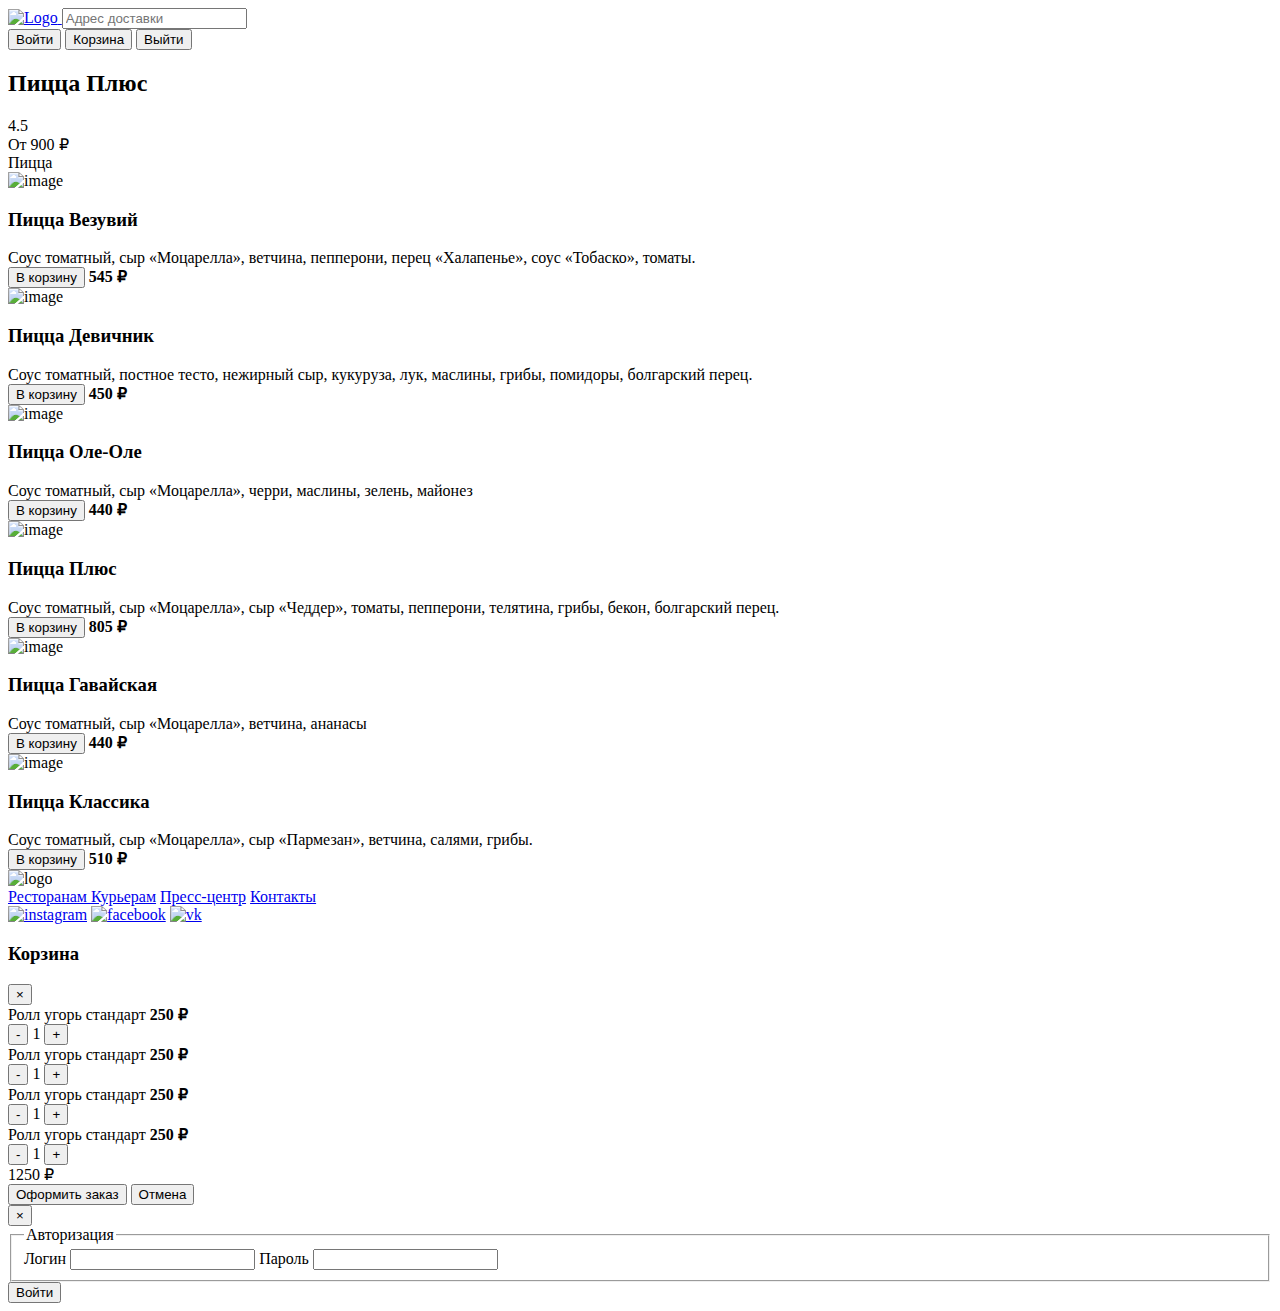
==== restaurant.html @ f7ccb034 "Added base files" ====
<!DOCTYPE html>
<html lang="ru">

<head>
	<meta charset="UTF-8" />
	<meta name="viewport" content="width=device-width, initial-scale=1.0" />
	<title>PizzaBurger — доставка еды на дом</title>
	<link href="https://fonts.googleapis.com/css?family=Roboto:400,700&display=swap&subset=cyrillic" rel="stylesheet" />
	<link rel="stylesheet" href="css/normalize.css" />
	<link rel="stylesheet" href="css/style.css" />
</head>

<body>
	<div class="container">
		<header class="header">
			<a href="index.html" class="logo">
				<img src="img/icon/logo.svg" alt="Logo" />
			</a>
			<label class="address">
				<input type="text" class="input input-address" placeholder="Адрес доставки" />
			</label>
			<div class="buttons">
				<span class="user-name"></span>
				<button class="button button-primary button-auth">
					<span class="button-auth-svg"></span>
					<span class="button-text">Войти</span>
				</button>
				<button class="button button-cart" id="cart-button">
					<span class="button-cart-svg"></span>
					<span class="button-text">Корзина</span>
				</button>
				<button class="button button-primary button-out">
					<span class="button-text">Выйти</span>
					<span class="button-out-svg"></span>
				</button>
			</div>
		</header>
	</div>
	<!-- /.container  -->

	<main class="main">
		<div class="container">
			<section class="menu">
				<div class="section-heading">
					<h2 class="section-title restaurant-title">Пицца Плюс</h2>
					<div class="card-info">
						<div class="rating">
							4.5
						</div>
						<div class="price">От 900 ₽</div>
						<div class="category">Пицца</div>
					</div>
					<!-- /.card-info -->
				</div>
				<div class="cards cards-menu">
					<div class="card">
						<img src="img/pizza-plus/pizza-vesuvius.jpg" alt="image" class="card-image" />
						<div class="card-text">
							<div class="card-heading">
								<h3 class="card-title card-title-reg">Пицца Везувий</h3>
							</div>
							<!-- /.card-heading -->
							<div class="card-info">
								<div class="ingredients">Соус томатный, сыр «Моцарелла», ветчина, пепперони, перец
									«Халапенье», соус «Тобаско», томаты.
								</div>
							</div>
							<!-- /.card-info -->
							<div class="card-buttons">
								<button class="button button-primary button-add-cart">
									<span class="button-card-text">В корзину</span>
									<span class="button-cart-svg"></span>
								</button>
								<strong class="card-price-bold">545 ₽</strong>
							</div>
						</div>
						<!-- /.card-text -->
					</div>
					<!-- /.card -->

					<div class="card">
						<img src="img/pizza-plus/pizza-girls.jpg" alt="image" class="card-image" />
						<div class="card-text">
							<div class="card-heading">
								<h3 class="card-title card-title-reg">Пицца Девичник</h3>
							</div>
							<!-- /.card-heading -->
							<div class="card-info">
								<div class="ingredients">Соус томатный, постное тесто, нежирный сыр, кукуруза, лук,
									маслины,
									грибы, помидоры, болгарский перец.
								</div>
							</div>
							<!-- /.card-info -->
							<div class="card-buttons">
								<button class="button button-primary button-add-cart">
									<span class="button-card-text">В корзину</span>
									<span class="button-cart-svg"></span>
								</button>
								<strong class="card-price-bold">450 ₽</strong>
							</div>
						</div>
						<!-- /.card-text -->
					</div>
					<!-- /.card -->

					<div class="card">
						<img src="img/pizza-plus/pizza-oleole.jpg" alt="image" class="card-image" />
						<div class="card-text">
							<div class="card-heading">
								<h3 class="card-title card-title-reg">Пицца Оле-Оле</h3>
							</div>
							<!-- /.card-heading -->
							<div class="card-info">
								<div class="ingredients">Соус томатный, сыр «Моцарелла», черри, маслины, зелень, майонез
								</div>
							</div>
							<!-- /.card-info -->
							<div class="card-buttons">
								<button class="button button-primary button-add-cart">
									<span class="button-card-text">В корзину</span>
									<span class="button-cart-svg"></span>
								</button>
								<strong class="card-price-bold">440 ₽</strong>
							</div>
						</div>
						<!-- /.card-text -->
					</div>
					<!-- /.card -->

					<div class="card">
						<img src="img/pizza-plus/pizza-plus.jpg" alt="image" class="card-image" />
						<div class="card-text">
							<div class="card-heading">
								<h3 class="card-title card-title-reg">Пицца Плюс</h3>
							</div>
							<!-- /.card-heading -->
							<div class="card-info">
								<div class="ingredients">Соус томатный, сыр «Моцарелла», сыр «Чеддер», томаты,
									пепперони,
									телятина, грибы, бекон, болгарский перец.
								</div>
							</div>
							<!-- /.card-info -->
							<div class="card-buttons">
								<button class="button button-primary button-add-cart">
									<span class="button-card-text">В корзину</span>
									<span class="button-cart-svg"></span>
								</button>
								<strong class="card-price-bold">805 ₽</strong>
							</div>
						</div>
						<!-- /.card-text -->
					</div>
					<!-- /.card -->

					<div class="card">
						<img src="img/pizza-plus/pizza-hawaiian.jpg" alt="image" class="card-image" />
						<div class="card-text">
							<div class="card-heading">
								<h3 class="card-title card-title-reg">Пицца Гавайская</h3>
							</div>
							<!-- /.card-heading -->
							<div class="card-info">
								<div class="ingredients">Соус томатный, сыр «Моцарелла», ветчина, ананасы</div>
							</div>
							<!-- /.card-info -->
							<div class="card-buttons">
								<button class="button button-primary button-add-cart">
									<span class="button-card-text">В корзину</span>
									<span class="button-cart-svg"></span>
								</button>
								<strong class="card-price-bold">440 ₽</strong>
							</div>
						</div>
						<!-- /.card-text -->
					</div>
					<!-- /.card -->

					<div class="card">
						<img src="img/pizza-plus/pizza-classic.jpg" alt="image" class="card-image" />
						<div class="card-text">
							<div class="card-heading">
								<h3 class="card-title card-title-reg">Пицца Классика</h3>
							</div>
							<!-- /.card-heading -->
							<div class="card-info">
								<div class="ingredients">Соус томатный, сыр «Моцарелла», сыр «Пармезан», ветчина,
									салями,
									грибы.
								</div>
							</div>
							<!-- /.card-info -->
							<div class="card-buttons">
								<button class="button button-primary button-add-cart">
									<span class="button-card-text">В корзину</span>
									<span class="button-cart-svg"></span>
								</button>
								<strong class="card-price-bold">510 ₽</strong>
							</div>
						</div>
						<!-- /.card-text -->
					</div>
					<!-- /.card -->
				</div>
				<!-- /.cards -->
			</section>
		</div>
		<!-- /.container -->
	</main>

	<footer class="footer">
		<div class="container">
			<div class="footer-block">
				<img src="img/icon/logo.svg" alt="logo" class="logo footer-logo" />
				<nav class="footer-nav">
					<a href="#" class="footer-link">Ресторанам </a>
					<a href="#" class="footer-link">Курьерам</a>
					<a href="#" class="footer-link">Пресс-центр</a>
					<a href="#" class="footer-link">Контакты</a>
				</nav>
				<div class="social-links">
					<a href="#" class="social-link"><img src="img/social/instagram.svg" alt="instagram" /></a>
					<a href="#" class="social-link"><img src="img/social/fb.svg" alt="facebook" /></a>
					<a href="#" class="social-link"><img src="img/social/vk.svg" alt="vk" /></a>
				</div>
				<!-- /.social-links -->
			</div>
			<!-- /.footer-block -->
		</div>
	</footer>

	<div class="modal modal-cart">
		<div class="modal-dialog">
			<div class="modal-header">
				<h3 class="modal-title">Корзина</h3>
				<button class="close">&times;</button>
			</div>
			<!-- /.modal-header -->
			<div class="modal-body">
				<div class="food-row">
					<span class="food-name">Ролл угорь стандарт</span>
					<strong class="food-price">250 ₽</strong>
					<div class="food-counter">
						<button class="counter-button">-</button>
						<span class="counter">1</span>
						<button class="counter-button">+</button>
					</div>
				</div>
				<!-- /.foods-row -->
				<div class="food-row">
					<span class="food-name">Ролл угорь стандарт</span>
					<strong class="food-price">250 ₽</strong>
					<div class="food-counter">
						<button class="counter-button">-</button>
						<span class="counter">1</span>
						<button class="counter-button">+</button>
					</div>
				</div>
				<!-- /.foods-row -->
				<div class="food-row">
					<span class="food-name">Ролл угорь стандарт</span>
					<strong class="food-price">250 ₽</strong>
					<div class="food-counter">
						<button class="counter-button">-</button>
						<span class="counter">1</span>
						<button class="counter-button">+</button>
					</div>
				</div>
				<!-- /.foods-row -->
				<div class="food-row">
					<span class="food-name">Ролл угорь стандарт</span>
					<strong class="food-price">250 ₽</strong>
					<div class="food-counter">
						<button class="counter-button">-</button>
						<span class="counter">1</span>
						<button class="counter-button">+</button>
					</div>
				</div>
				<!-- /.foods-row -->
			</div>
			<!-- /.modal-body -->
			<div class="modal-footer">
				<span class="modal-pricetag">1250 ₽</span>
				<div class="footer-buttons">
					<button class="button button-primary">Оформить заказ</button>
					<button class="button clear-cart">Отмена</button>
				</div>
			</div>
			<!-- /.modal-footer -->
		</div>
		<!-- /.modal-dialog -->
	</div>

	<div class="modal-auth">
		<div class="modal-dialog modal-dialog-auth">
			<button class="close-auth">&times;</button>
			<form id="logInForm">
				<fieldset class="modal-body">
					<legend class="modal-title">Авторизация</legend>
					<label class="label-auth">
						<span>Логин</span>
						<input id="login" type="text">
					</label>
					<label class="label-auth">
						<span>Пароль</span>
						<input id="password" type="password">
					</label>
				</fieldset>
				<!-- /.modal-body -->
				<div class="modal-footer">
					<div class="footer-buttons">
						<button class="button button-primary button-login" type="submit">Войти</button>
					</div>
				</div>
			</form>
			<!-- /.modal-footer -->
		</div>
		<!-- /.modal-dialog -->
	</div>
</body>

</html>
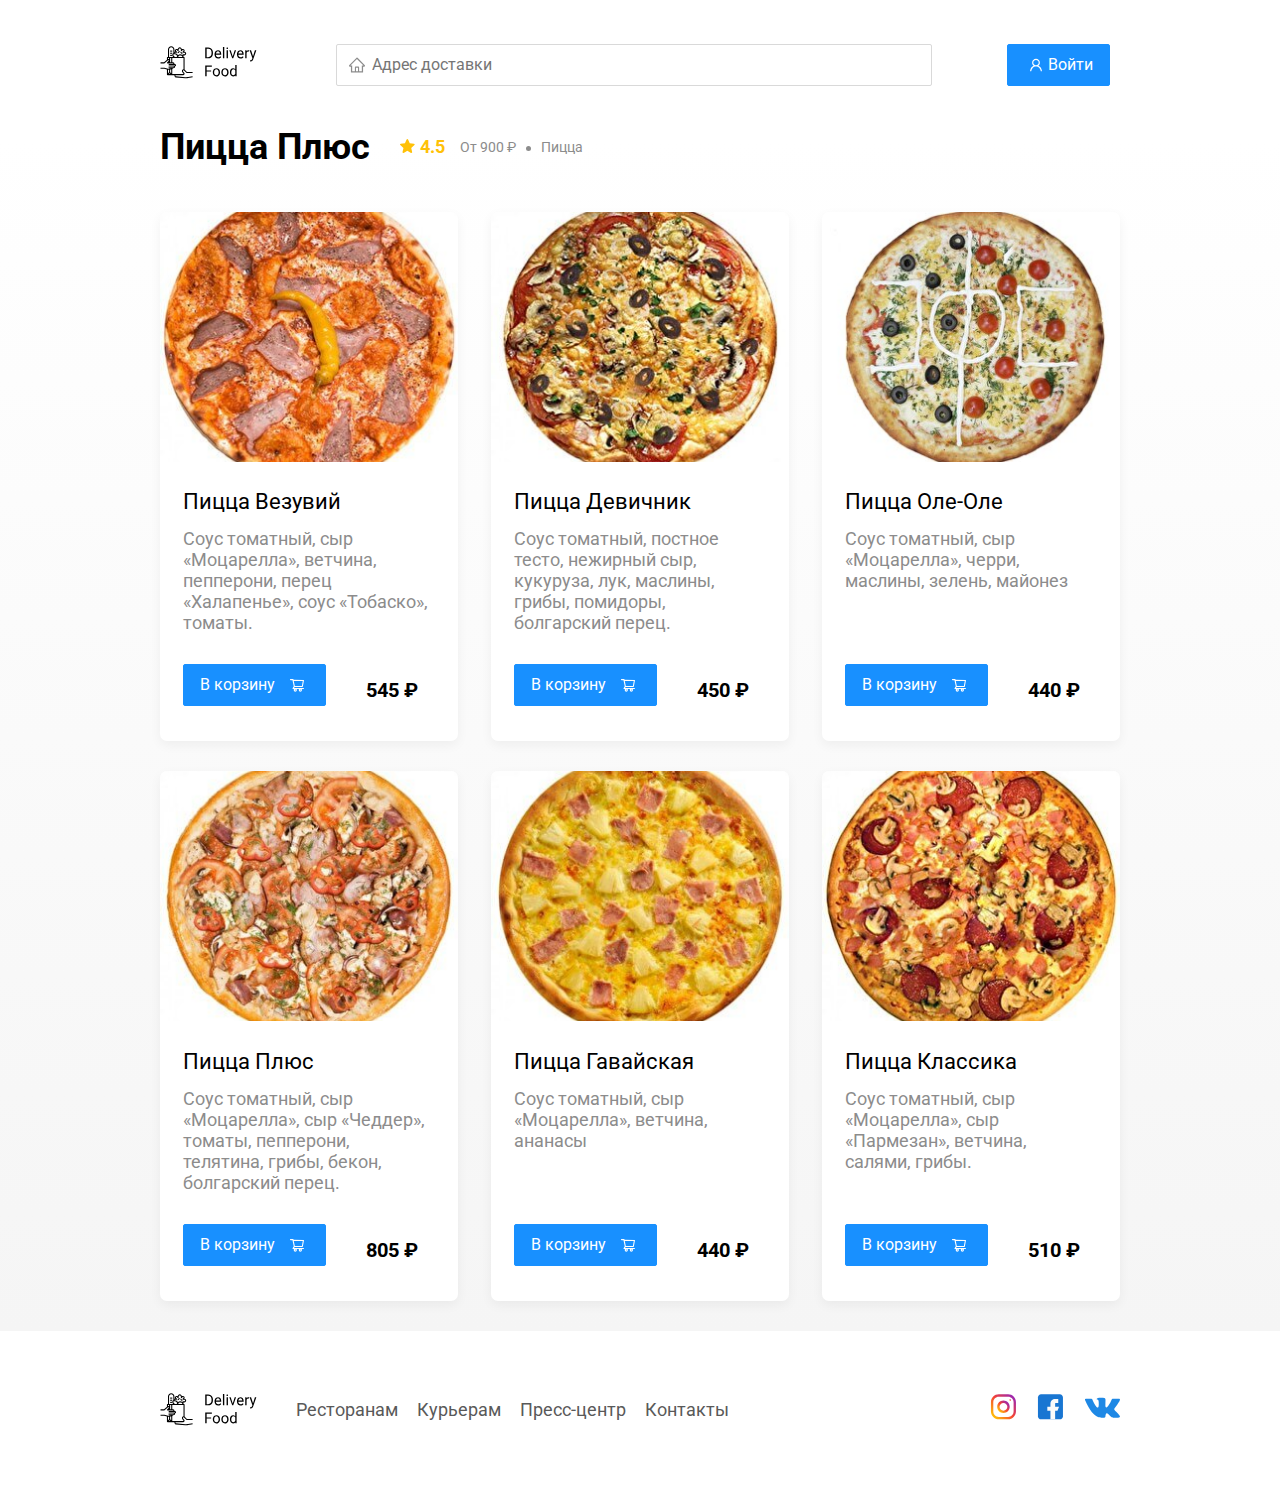
==== commit d974be10: "Added fetch-method" ====
--- a/restaurant.html
+++ b/restaurant.html
@@ -1,323 +1,366 @@
 <!DOCTYPE html>
 <html lang="ru">
-
-<head>
-	<meta charset="UTF-8" />
-	<meta name="viewport" content="width=device-width, initial-scale=1.0" />
-	<title>PizzaBurger — доставка еды на дом</title>
-	<link href="https://fonts.googleapis.com/css?family=Roboto:400,700&display=swap&subset=cyrillic" rel="stylesheet" />
-	<link rel="stylesheet" href="css/normalize.css" />
-	<link rel="stylesheet" href="css/style.css" />
-</head>
-
-<body>
-	<div class="container">
-		<header class="header">
-			<a href="index.html" class="logo">
-				<img src="img/icon/logo.svg" alt="Logo" />
-			</a>
-			<label class="address">
-				<input type="text" class="input input-address" placeholder="Адрес доставки" />
-			</label>
-			<div class="buttons">
-				<span class="user-name"></span>
-				<button class="button button-primary button-auth">
-					<span class="button-auth-svg"></span>
-					<span class="button-text">Войти</span>
-				</button>
-				<button class="button button-cart" id="cart-button">
-					<span class="button-cart-svg"></span>
-					<span class="button-text">Корзина</span>
-				</button>
-				<button class="button button-primary button-out">
-					<span class="button-text">Выйти</span>
-					<span class="button-out-svg"></span>
-				</button>
-			</div>
-		</header>
-	</div>
-	<!-- /.container  -->
-
-	<main class="main">
-		<div class="container">
-			<section class="menu">
-				<div class="section-heading">
-					<h2 class="section-title restaurant-title">Пицца Плюс</h2>
-					<div class="card-info">
-						<div class="rating">
-							4.5
-						</div>
-						<div class="price">От 900 ₽</div>
-						<div class="category">Пицца</div>
-					</div>
-					<!-- /.card-info -->
-				</div>
-				<div class="cards cards-menu">
-					<div class="card">
-						<img src="img/pizza-plus/pizza-vesuvius.jpg" alt="image" class="card-image" />
-						<div class="card-text">
-							<div class="card-heading">
-								<h3 class="card-title card-title-reg">Пицца Везувий</h3>
-							</div>
-							<!-- /.card-heading -->
-							<div class="card-info">
-								<div class="ingredients">Соус томатный, сыр «Моцарелла», ветчина, пепперони, перец
-									«Халапенье», соус «Тобаско», томаты.
-								</div>
-							</div>
-							<!-- /.card-info -->
-							<div class="card-buttons">
-								<button class="button button-primary button-add-cart">
-									<span class="button-card-text">В корзину</span>
-									<span class="button-cart-svg"></span>
-								</button>
-								<strong class="card-price-bold">545 ₽</strong>
-							</div>
-						</div>
-						<!-- /.card-text -->
-					</div>
-					<!-- /.card -->
-
-					<div class="card">
-						<img src="img/pizza-plus/pizza-girls.jpg" alt="image" class="card-image" />
-						<div class="card-text">
-							<div class="card-heading">
-								<h3 class="card-title card-title-reg">Пицца Девичник</h3>
-							</div>
-							<!-- /.card-heading -->
-							<div class="card-info">
-								<div class="ingredients">Соус томатный, постное тесто, нежирный сыр, кукуруза, лук,
-									маслины,
-									грибы, помидоры, болгарский перец.
-								</div>
-							</div>
-							<!-- /.card-info -->
-							<div class="card-buttons">
-								<button class="button button-primary button-add-cart">
-									<span class="button-card-text">В корзину</span>
-									<span class="button-cart-svg"></span>
-								</button>
-								<strong class="card-price-bold">450 ₽</strong>
-							</div>
-						</div>
-						<!-- /.card-text -->
-					</div>
-					<!-- /.card -->
-
-					<div class="card">
-						<img src="img/pizza-plus/pizza-oleole.jpg" alt="image" class="card-image" />
-						<div class="card-text">
-							<div class="card-heading">
-								<h3 class="card-title card-title-reg">Пицца Оле-Оле</h3>
-							</div>
-							<!-- /.card-heading -->
-							<div class="card-info">
-								<div class="ingredients">Соус томатный, сыр «Моцарелла», черри, маслины, зелень, майонез
-								</div>
-							</div>
-							<!-- /.card-info -->
-							<div class="card-buttons">
-								<button class="button button-primary button-add-cart">
-									<span class="button-card-text">В корзину</span>
-									<span class="button-cart-svg"></span>
-								</button>
-								<strong class="card-price-bold">440 ₽</strong>
-							</div>
-						</div>
-						<!-- /.card-text -->
-					</div>
-					<!-- /.card -->
-
-					<div class="card">
-						<img src="img/pizza-plus/pizza-plus.jpg" alt="image" class="card-image" />
-						<div class="card-text">
-							<div class="card-heading">
-								<h3 class="card-title card-title-reg">Пицца Плюс</h3>
-							</div>
-							<!-- /.card-heading -->
-							<div class="card-info">
-								<div class="ingredients">Соус томатный, сыр «Моцарелла», сыр «Чеддер», томаты,
-									пепперони,
-									телятина, грибы, бекон, болгарский перец.
-								</div>
-							</div>
-							<!-- /.card-info -->
-							<div class="card-buttons">
-								<button class="button button-primary button-add-cart">
-									<span class="button-card-text">В корзину</span>
-									<span class="button-cart-svg"></span>
-								</button>
-								<strong class="card-price-bold">805 ₽</strong>
-							</div>
-						</div>
-						<!-- /.card-text -->
-					</div>
-					<!-- /.card -->
-
-					<div class="card">
-						<img src="img/pizza-plus/pizza-hawaiian.jpg" alt="image" class="card-image" />
-						<div class="card-text">
-							<div class="card-heading">
-								<h3 class="card-title card-title-reg">Пицца Гавайская</h3>
-							</div>
-							<!-- /.card-heading -->
-							<div class="card-info">
-								<div class="ingredients">Соус томатный, сыр «Моцарелла», ветчина, ананасы</div>
-							</div>
-							<!-- /.card-info -->
-							<div class="card-buttons">
-								<button class="button button-primary button-add-cart">
-									<span class="button-card-text">В корзину</span>
-									<span class="button-cart-svg"></span>
-								</button>
-								<strong class="card-price-bold">440 ₽</strong>
-							</div>
-						</div>
-						<!-- /.card-text -->
-					</div>
-					<!-- /.card -->
-
-					<div class="card">
-						<img src="img/pizza-plus/pizza-classic.jpg" alt="image" class="card-image" />
-						<div class="card-text">
-							<div class="card-heading">
-								<h3 class="card-title card-title-reg">Пицца Классика</h3>
-							</div>
-							<!-- /.card-heading -->
-							<div class="card-info">
-								<div class="ingredients">Соус томатный, сыр «Моцарелла», сыр «Пармезан», ветчина,
-									салями,
-									грибы.
-								</div>
-							</div>
-							<!-- /.card-info -->
-							<div class="card-buttons">
-								<button class="button button-primary button-add-cart">
-									<span class="button-card-text">В корзину</span>
-									<span class="button-cart-svg"></span>
-								</button>
-								<strong class="card-price-bold">510 ₽</strong>
-							</div>
-						</div>
-						<!-- /.card-text -->
-					</div>
-					<!-- /.card -->
-				</div>
-				<!-- /.cards -->
-			</section>
-		</div>
-		<!-- /.container -->
-	</main>
-
-	<footer class="footer">
-		<div class="container">
-			<div class="footer-block">
-				<img src="img/icon/logo.svg" alt="logo" class="logo footer-logo" />
-				<nav class="footer-nav">
-					<a href="#" class="footer-link">Ресторанам </a>
-					<a href="#" class="footer-link">Курьерам</a>
-					<a href="#" class="footer-link">Пресс-центр</a>
-					<a href="#" class="footer-link">Контакты</a>
-				</nav>
-				<div class="social-links">
-					<a href="#" class="social-link"><img src="img/social/instagram.svg" alt="instagram" /></a>
-					<a href="#" class="social-link"><img src="img/social/fb.svg" alt="facebook" /></a>
-					<a href="#" class="social-link"><img src="img/social/vk.svg" alt="vk" /></a>
-				</div>
-				<!-- /.social-links -->
-			</div>
-			<!-- /.footer-block -->
-		</div>
-	</footer>
-
-	<div class="modal modal-cart">
-		<div class="modal-dialog">
-			<div class="modal-header">
-				<h3 class="modal-title">Корзина</h3>
-				<button class="close">&times;</button>
-			</div>
-			<!-- /.modal-header -->
-			<div class="modal-body">
-				<div class="food-row">
-					<span class="food-name">Ролл угорь стандарт</span>
-					<strong class="food-price">250 ₽</strong>
-					<div class="food-counter">
-						<button class="counter-button">-</button>
-						<span class="counter">1</span>
-						<button class="counter-button">+</button>
-					</div>
-				</div>
-				<!-- /.foods-row -->
-				<div class="food-row">
-					<span class="food-name">Ролл угорь стандарт</span>
-					<strong class="food-price">250 ₽</strong>
-					<div class="food-counter">
-						<button class="counter-button">-</button>
-						<span class="counter">1</span>
-						<button class="counter-button">+</button>
-					</div>
-				</div>
-				<!-- /.foods-row -->
-				<div class="food-row">
-					<span class="food-name">Ролл угорь стандарт</span>
-					<strong class="food-price">250 ₽</strong>
-					<div class="food-counter">
-						<button class="counter-button">-</button>
-						<span class="counter">1</span>
-						<button class="counter-button">+</button>
-					</div>
-				</div>
-				<!-- /.foods-row -->
-				<div class="food-row">
-					<span class="food-name">Ролл угорь стандарт</span>
-					<strong class="food-price">250 ₽</strong>
-					<div class="food-counter">
-						<button class="counter-button">-</button>
-						<span class="counter">1</span>
-						<button class="counter-button">+</button>
-					</div>
-				</div>
-				<!-- /.foods-row -->
-			</div>
-			<!-- /.modal-body -->
-			<div class="modal-footer">
-				<span class="modal-pricetag">1250 ₽</span>
-				<div class="footer-buttons">
-					<button class="button button-primary">Оформить заказ</button>
-					<button class="button clear-cart">Отмена</button>
-				</div>
-			</div>
-			<!-- /.modal-footer -->
-		</div>
-		<!-- /.modal-dialog -->
-	</div>
-
-	<div class="modal-auth">
-		<div class="modal-dialog modal-dialog-auth">
-			<button class="close-auth">&times;</button>
-			<form id="logInForm">
-				<fieldset class="modal-body">
-					<legend class="modal-title">Авторизация</legend>
-					<label class="label-auth">
-						<span>Логин</span>
-						<input id="login" type="text">
-					</label>
-					<label class="label-auth">
-						<span>Пароль</span>
-						<input id="password" type="password">
-					</label>
-				</fieldset>
-				<!-- /.modal-body -->
-				<div class="modal-footer">
-					<div class="footer-buttons">
-						<button class="button button-primary button-login" type="submit">Войти</button>
-					</div>
-				</div>
-			</form>
-			<!-- /.modal-footer -->
-		</div>
-		<!-- /.modal-dialog -->
-	</div>
-</body>
-
-</html>+  <head>
+    <meta charset="UTF-8" />
+    <meta name="viewport" content="width=device-width, initial-scale=1.0" />
+    <title>PizzaBurger — доставка еды на дом</title>
+    <link
+      href="https://fonts.googleapis.com/css?family=Roboto:400,700&display=swap&subset=cyrillic"
+      rel="stylesheet"
+    />
+    <link rel="stylesheet" href="css/normalize.css" />
+    <link rel="stylesheet" href="css/style.css" />
+    <!-- Scripts -->
+    <!-- <script src="https://code.jquery.com/jquery-1.11.3.min.js" defer></script> -->
+    <script src="js/auth.js" defer></script>
+  </head>
+
+  <body>
+    <div class="container">
+      <header class="header">
+        <a href="index.html" class="logo">
+          <img src="img/icon/logo.svg" alt="Logo" />
+        </a>
+        <label class="address">
+          <input
+            type="text"
+            class="input input-address"
+            placeholder="Адрес доставки"
+          />
+        </label>
+        <div class="buttons">
+          <span class="user-name"></span>
+          <button class="button button-primary button-auth">
+            <span class="button-auth-svg"></span>
+            <span class="button-text">Войти</span>
+          </button>
+          <button class="button button-cart" id="cart-button">
+            <span class="button-cart-svg"></span>
+            <span class="button-text">Корзина</span>
+          </button>
+          <button class="button button-primary button-out">
+            <span class="button-text">Выйти</span>
+            <span class="button-out-svg"></span>
+          </button>
+        </div>
+      </header>
+    </div>
+    <!-- /.container  -->
+
+    <main class="main">
+      <div class="container">
+        <section class="menu">
+          <div class="section-heading">
+            <h2 class="section-title restaurant-title">Пицца Плюс</h2>
+            <div class="card-info">
+              <div class="rating">4.5</div>
+              <div class="price">От 900 ₽</div>
+              <div class="category">Пицца</div>
+            </div>
+            <!-- /.card-info -->
+          </div>
+          <div class="cards cards-menu">
+            <div class="card">
+              <img
+                src="img/pizza-plus/pizza-vesuvius.jpg"
+                alt="image"
+                class="card-image"
+              />
+              <div class="card-text">
+                <div class="card-heading">
+                  <h3 class="card-title card-title-reg">Пицца Везувий</h3>
+                </div>
+                <!-- /.card-heading -->
+                <div class="card-info">
+                  <div class="ingredients">
+                    Соус томатный, сыр «Моцарелла», ветчина, пепперони, перец
+                    «Халапенье», соус «Тобаско», томаты.
+                  </div>
+                </div>
+                <!-- /.card-info -->
+                <div class="card-buttons">
+                  <button class="button button-primary button-add-cart">
+                    <span class="button-card-text">В корзину</span>
+                    <span class="button-cart-svg"></span>
+                  </button>
+                  <strong class="card-price-bold">545 ₽</strong>
+                </div>
+              </div>
+              <!-- /.card-text -->
+            </div>
+            <!-- /.card -->
+
+            <div class="card">
+              <img
+                src="img/pizza-plus/pizza-girls.jpg"
+                alt="image"
+                class="card-image"
+              />
+              <div class="card-text">
+                <div class="card-heading">
+                  <h3 class="card-title card-title-reg">Пицца Девичник</h3>
+                </div>
+                <!-- /.card-heading -->
+                <div class="card-info">
+                  <div class="ingredients">
+                    Соус томатный, постное тесто, нежирный сыр, кукуруза, лук,
+                    маслины, грибы, помидоры, болгарский перец.
+                  </div>
+                </div>
+                <!-- /.card-info -->
+                <div class="card-buttons">
+                  <button class="button button-primary button-add-cart">
+                    <span class="button-card-text">В корзину</span>
+                    <span class="button-cart-svg"></span>
+                  </button>
+                  <strong class="card-price-bold">450 ₽</strong>
+                </div>
+              </div>
+              <!-- /.card-text -->
+            </div>
+            <!-- /.card -->
+
+            <div class="card">
+              <img
+                src="img/pizza-plus/pizza-oleole.jpg"
+                alt="image"
+                class="card-image"
+              />
+              <div class="card-text">
+                <div class="card-heading">
+                  <h3 class="card-title card-title-reg">Пицца Оле-Оле</h3>
+                </div>
+                <!-- /.card-heading -->
+                <div class="card-info">
+                  <div class="ingredients">
+                    Соус томатный, сыр «Моцарелла», черри, маслины, зелень,
+                    майонез
+                  </div>
+                </div>
+                <!-- /.card-info -->
+                <div class="card-buttons">
+                  <button class="button button-primary button-add-cart">
+                    <span class="button-card-text">В корзину</span>
+                    <span class="button-cart-svg"></span>
+                  </button>
+                  <strong class="card-price-bold">440 ₽</strong>
+                </div>
+              </div>
+              <!-- /.card-text -->
+            </div>
+            <!-- /.card -->
+
+            <div class="card">
+              <img
+                src="img/pizza-plus/pizza-plus.jpg"
+                alt="image"
+                class="card-image"
+              />
+              <div class="card-text">
+                <div class="card-heading">
+                  <h3 class="card-title card-title-reg">Пицца Плюс</h3>
+                </div>
+                <!-- /.card-heading -->
+                <div class="card-info">
+                  <div class="ingredients">
+                    Соус томатный, сыр «Моцарелла», сыр «Чеддер», томаты,
+                    пепперони, телятина, грибы, бекон, болгарский перец.
+                  </div>
+                </div>
+                <!-- /.card-info -->
+                <div class="card-buttons">
+                  <button class="button button-primary button-add-cart">
+                    <span class="button-card-text">В корзину</span>
+                    <span class="button-cart-svg"></span>
+                  </button>
+                  <strong class="card-price-bold">805 ₽</strong>
+                </div>
+              </div>
+              <!-- /.card-text -->
+            </div>
+            <!-- /.card -->
+
+            <div class="card">
+              <img
+                src="img/pizza-plus/pizza-hawaiian.jpg"
+                alt="image"
+                class="card-image"
+              />
+              <div class="card-text">
+                <div class="card-heading">
+                  <h3 class="card-title card-title-reg">Пицца Гавайская</h3>
+                </div>
+                <!-- /.card-heading -->
+                <div class="card-info">
+                  <div class="ingredients">
+                    Соус томатный, сыр «Моцарелла», ветчина, ананасы
+                  </div>
+                </div>
+                <!-- /.card-info -->
+                <div class="card-buttons">
+                  <button class="button button-primary button-add-cart">
+                    <span class="button-card-text">В корзину</span>
+                    <span class="button-cart-svg"></span>
+                  </button>
+                  <strong class="card-price-bold">440 ₽</strong>
+                </div>
+              </div>
+              <!-- /.card-text -->
+            </div>
+            <!-- /.card -->
+
+            <div class="card">
+              <img
+                src="img/pizza-plus/pizza-classic.jpg"
+                alt="image"
+                class="card-image"
+              />
+              <div class="card-text">
+                <div class="card-heading">
+                  <h3 class="card-title card-title-reg">Пицца Классика</h3>
+                </div>
+                <!-- /.card-heading -->
+                <div class="card-info">
+                  <div class="ingredients">
+                    Соус томатный, сыр «Моцарелла», сыр «Пармезан», ветчина,
+                    салями, грибы.
+                  </div>
+                </div>
+                <!-- /.card-info -->
+                <div class="card-buttons">
+                  <button class="button button-primary button-add-cart">
+                    <span class="button-card-text">В корзину</span>
+                    <span class="button-cart-svg"></span>
+                  </button>
+                  <strong class="card-price-bold">510 ₽</strong>
+                </div>
+              </div>
+              <!-- /.card-text -->
+            </div>
+            <!-- /.card -->
+          </div>
+          <!-- /.cards -->
+        </section>
+      </div>
+      <!-- /.container -->
+    </main>
+
+    <footer class="footer">
+      <div class="container">
+        <div class="footer-block">
+          <img src="img/icon/logo.svg" alt="logo" class="logo footer-logo" />
+          <nav class="footer-nav">
+            <a href="#" class="footer-link">Ресторанам </a>
+            <a href="#" class="footer-link">Курьерам</a>
+            <a href="#" class="footer-link">Пресс-центр</a>
+            <a href="#" class="footer-link">Контакты</a>
+          </nav>
+          <div class="social-links">
+            <a href="#" class="social-link"
+              ><img src="img/social/instagram.svg" alt="instagram"
+            /></a>
+            <a href="#" class="social-link"
+              ><img src="img/social/fb.svg" alt="facebook"
+            /></a>
+            <a href="#" class="social-link"
+              ><img src="img/social/vk.svg" alt="vk"
+            /></a>
+          </div>
+          <!-- /.social-links -->
+        </div>
+        <!-- /.footer-block -->
+      </div>
+    </footer>
+
+    <div class="modal modal-cart">
+      <div class="modal-dialog">
+        <div class="modal-header">
+          <h3 class="modal-title">Корзина</h3>
+          <button class="close">&times;</button>
+        </div>
+        <!-- /.modal-header -->
+        <div class="modal-body">
+          <div class="food-row">
+            <span class="food-name">Ролл угорь стандарт</span>
+            <strong class="food-price">250 ₽</strong>
+            <div class="food-counter">
+              <button class="counter-button">-</button>
+              <span class="counter">1</span>
+              <button class="counter-button">+</button>
+            </div>
+          </div>
+          <!-- /.foods-row -->
+          <div class="food-row">
+            <span class="food-name">Ролл угорь стандарт</span>
+            <strong class="food-price">250 ₽</strong>
+            <div class="food-counter">
+              <button class="counter-button">-</button>
+              <span class="counter">1</span>
+              <button class="counter-button">+</button>
+            </div>
+          </div>
+          <!-- /.foods-row -->
+          <div class="food-row">
+            <span class="food-name">Ролл угорь стандарт</span>
+            <strong class="food-price">250 ₽</strong>
+            <div class="food-counter">
+              <button class="counter-button">-</button>
+              <span class="counter">1</span>
+              <button class="counter-button">+</button>
+            </div>
+          </div>
+          <!-- /.foods-row -->
+          <div class="food-row">
+            <span class="food-name">Ролл угорь стандарт</span>
+            <strong class="food-price">250 ₽</strong>
+            <div class="food-counter">
+              <button class="counter-button">-</button>
+              <span class="counter">1</span>
+              <button class="counter-button">+</button>
+            </div>
+          </div>
+          <!-- /.foods-row -->
+        </div>
+        <!-- /.modal-body -->
+        <div class="modal-footer">
+          <span class="modal-pricetag">1250 ₽</span>
+          <div class="footer-buttons">
+            <button class="button button-primary">Оформить заказ</button>
+            <button class="button clear-cart">Отмена</button>
+          </div>
+        </div>
+        <!-- /.modal-footer -->
+      </div>
+      <!-- /.modal-dialog -->
+    </div>
+
+    <div class="modal-auth">
+      <div class="modal-dialog modal-dialog-auth">
+        <button class="close-auth">&times;</button>
+        <form id="logInForm">
+          <fieldset class="modal-body">
+            <legend class="modal-title">Авторизация</legend>
+            <label class="label-auth">
+              <span>Логин</span>
+              <input id="login" type="text" />
+            </label>
+            <label class="label-auth">
+              <span>Пароль</span>
+              <input id="password" type="password" />
+            </label>
+          </fieldset>
+          <!-- /.modal-body -->
+          <div class="modal-footer">
+            <div class="footer-buttons">
+              <button class="button button-primary button-login" type="submit">
+                Войти
+              </button>
+            </div>
+          </div>
+        </form>
+        <!-- /.modal-footer -->
+      </div>
+      <!-- /.modal-dialog -->
+    </div>
+  </body>
+</html>
--- a/css/style.css
+++ b/css/style.css
@@ -0,0 +1,840 @@
+* {
+    box-sizing: border-box;
+}
+
+body {
+    font-family: "Roboto", sans-serif;
+    padding-top: 44px;
+}
+
+a,
+button {
+    cursor: pointer;
+    color: inherit;
+}
+
+.hide {
+    display: none;
+}
+
+.container {
+    max-width: 1200px;
+    margin: auto;
+}
+
+.header {
+    display: flex;
+    align-items: center;
+    justify-content: space-between;
+    margin-bottom: 40px;
+}
+
+.input {
+    background-color: #ffffff;
+    border: 1px solid #d9d9d9;
+    border-radius: 2px;
+    font-size: 16px;
+    line-height: 24px;
+    padding: 8px 8px 8px 35px;
+    background-repeat: no-repeat;
+    background-position: left 11px center;
+}
+
+.address {
+    flex: 0.8;
+}
+
+.input-address {
+    width: 100%;
+    background-image: url(../img/icon/home.svg);
+}
+
+.search {
+    margin-left: auto;
+}
+
+.input-search {
+    width: 300px;
+    background-image: url(../img/icon/search.svg);
+
+}
+
+.buttons {
+    display: flex;
+    align-items: center;
+}
+
+.button {
+    display: flex;
+    align-items: center;
+    padding: 8px 16px;
+    background: #ffffff;
+    border: 1px solid #d9d9d9;
+    box-sizing: border-box;
+    box-shadow: 0 0 2px rgba(0, 0, 0, 0.0015);
+    border-radius: 2px;
+    color: #595959;
+    font-size: 16px;
+    line-height: 24px;
+}
+
+.button:hover {
+    background: #1890ff;
+    border: 1px solid #1890ff;
+    color: #fff;
+}
+
+
+.button-primary {
+    background: #1890ff;
+    border: 1px solid #1890ff;
+    color: #fff;
+    margin-right: 10px;
+}
+
+.button-primary:hover {
+    background: #ffffff;
+    border: 1px solid #d9d9d9;
+    color: #595959;
+}
+
+.button-icon {
+    margin-right: 6px;
+}
+
+.button-card-text {
+    margin-right: 10px;
+}
+
+.button-auth {
+    background-position: 20px 13px;
+}
+
+.button-primary .button-auth-svg {
+    width: 24px;
+    height: 24px;
+    background-color: #fff;
+    -webkit-mask: url("../img/icon/user.svg") no-repeat 50% 50%;
+    mask: url("../img/icon/user.svg") no-repeat 50% 50%;
+    background-repeat: no-repeat;
+}
+
+.button-primary:hover .button-auth-svg {
+    background-color: #595959;
+}
+
+.button .button-cart-svg {
+    width: 24px;
+    height: 24px;
+    background-color: #595959;
+    -webkit-mask: url("../img/icon/shopping-cart.svg") no-repeat 50% 50%;
+    mask: url("../img/icon/shopping-cart.svg") no-repeat 50% 50%;
+    background-repeat: no-repeat;
+}
+
+.button-primary .button-cart-svg {
+    background-color: #fff;
+}
+
+.button:hover .button-cart-svg {
+    background-color: #fff;
+}
+
+.button-primary:hover .button-cart-svg {
+    background-color: #595959;
+}
+
+.button-cart {
+    display: none;
+    margin: 0 5px;
+}
+
+.button-out {
+    display: none;
+    margin: 0 5px;
+}
+
+.user-name {
+    display: none;
+    margin-right: 20px;
+    font-weight: bold;
+    font-size: 18px;
+}
+
+.promo-slider {
+
+    width: 600px;
+    height: 300px;
+
+}
+
+.promo {
+    box-shadow: 0 7px 12px rgba(158, 158, 163, 0.1);
+    border-radius: 10px;
+    padding: 68px 70px;
+    margin-bottom: 56px;
+}
+
+.pizza {
+    background: #fff1b8 url(../img/promo/pizza.png) no-repeat top -100px right -250px / 830px
+}
+
+.kebab {
+    background: #D6E4FF url(../img/promo/kebab.png) no-repeat top 45px right 40px / 450px;
+}
+
+.vegetables {
+    background: #FFF566 url(../img/promo/vegetables.png) no-repeat top 0 right 0 / 825px
+}
+
+.sushi {
+    background: #FFF1F0 url(../img/promo/sushi.png) no-repeat top 10px right 15px / 500px
+}
+
+.promo-title {
+    font-style: normal;
+    font-weight: bold;
+    font-size: 39px;
+    line-height: 46px;
+    color: #302c34;
+}
+
+.promo-text {
+    font-style: normal;
+    font-weight: normal;
+    font-size: 24px;
+    line-height: 28px;
+    color: #302c34;
+    max-width: 538px;
+}
+
+.main {
+    background: linear-gradient(180deg, rgba(245, 245, 245, 0) 1.04%, #f5f5f5 100%);
+}
+
+.section-heading {
+    display: flex;
+    align-items: center;
+    margin-bottom: 44px;
+}
+
+.section-title {
+    font-style: normal;
+    font-weight: bold;
+    font-size: 36px;
+    line-height: 42px;
+    margin: 0 30px 0 0;
+    color: #000000;
+}
+
+.cards {
+    display: flex;
+    align-items: flex-start;
+    justify-content: space-between;
+    flex-wrap: wrap;
+}
+
+.card {
+    background: #ffffff;
+    box-shadow: 0 4px 12px rgba(0, 0, 0, 0.05);
+    border-radius: 7px;
+    overflow: hidden;
+    margin-bottom: 30px;
+    flex-basis: 31%;
+    text-decoration: none;
+
+}
+
+.card-restaurant {
+    cursor: pointer
+}
+
+.card-image {
+    width: 100%;
+    height: 250px;
+    object-fit: cover;
+}
+
+
+.card-text {
+    padding: 20px 23px 35px;
+    min-height: 275px;
+    display: flex;
+    flex-direction: column;
+}
+
+
+
+.restaurants .card-text {
+    min-height: auto;
+}
+
+.card-heading {
+    display: flex;
+    align-items: center;
+    justify-content: space-between;
+    margin-bottom: 10px;
+}
+
+.card-title {
+    margin: 0;
+    font-style: normal;
+    font-weight: bold;
+    font-size: 22px;
+    line-height: 32px;
+}
+
+.card-title-reg {
+    font-weight: 400;
+}
+
+.card-tag {
+    font-style: normal;
+    font-weight: normal;
+    font-size: 12px;
+    line-height: 20px;
+    color: #ffffff;
+    background: #262626;
+    border-radius: 2px;
+    padding: 1px 8px;
+}
+
+.card-info {
+    display: flex;
+    align-items: center;
+    flex-wrap: wrap;
+}
+
+.card-buttons {
+    display: flex;
+    margin-top: 24px;
+    flex-grow: 1;
+    align-items: flex-end;
+}
+
+.card-price-bold {
+    font-weight: bold;
+    font-size: 20px;
+    line-height: 32px;
+    margin-left: 30px;
+}
+
+.rating {
+    background-image: url("../img/icon/rating.svg");
+    background-repeat: no-repeat;
+    background-position: 0 7px;
+    padding-left: 20px;
+    margin-right: 26px;
+    color: #ffc107;
+    font-weight: bold;
+    font-size: 18px;
+    line-height: 32px;
+}
+
+.price,
+.category {
+    color: #8c8c8c;
+    font-size: 18px;
+    line-height: 32px;
+}
+
+.price {
+    margin-right: 10px;
+}
+
+.ingredients {
+    color: #8c8c8c;
+    font-size: 18px;
+    line-height: 21px;
+}
+
+.category {
+    text-overflow: ellipsis;
+    overflow: hidden;
+    white-space: nowrap;
+    max-width: 150px;
+}
+
+.price:after {
+    content: "";
+    width: 5px;
+    height: 5px;
+    background-color: #8c8c8c;
+    display: inline-block;
+    vertical-align: middle;
+    border-radius: 50%;
+    margin-left: 10px;
+}
+
+.footer {
+    padding: 60px 0;
+}
+
+.footer-block {
+    display: flex;
+    align-items: center;
+    justify-content: space-between;
+}
+
+.footer-nav {
+    margin-left: 35px;
+    margin-right: auto;
+}
+
+.footer-link {
+    display: inline-block;
+    color: #595959;
+    font-style: normal;
+    font-weight: normal;
+    font-size: 18px;
+    line-height: 21px;
+    text-decoration: none;
+}
+
+.footer-link:not(:last-child) {
+    margin-right: 15px;
+}
+
+.social-links {
+    display: flex;
+    align-items: center;
+}
+
+.social-link:not(:last-child) {
+    margin-right: 21px;
+}
+
+.modal {
+    position: fixed;
+    left: 0;
+    top: 0;
+    width: 100%;
+    height: 100%;
+    background: rgba(0, 0, 0, 0.4);
+    display: none;
+    z-index: 999;
+}
+
+.modal-auth {
+    position: fixed;
+    left: 0;
+    top: 0;
+    width: 100%;
+    height: 100%;
+    background: rgba(0, 0, 0, 0.4);
+    display: none;
+    z-index: 999;
+}
+
+.is-open {
+    display: flex;
+}
+
+.modal-dialog {
+    max-width: 780px;
+    width: 95%;
+    background: #ffffff;
+    border-radius: 5px;
+    margin: auto;
+    padding: 40px 45px;
+}
+
+.modal-dialog-auth {
+    width: auto;
+    position: relative;
+}
+
+.label-auth {
+    display: block;
+    margin: 30px;
+}
+
+.label-auth span {
+    width: 80px;
+    display: inline-block;
+}
+
+.modal-header {
+    display: flex;
+    align-items: center;
+    justify-content: space-between;
+    margin-bottom: 45px;
+}
+
+.modal-title {
+    margin: 0;
+    font-weight: bold;
+    font-size: 36px;
+    line-height: 42px;
+}
+
+.close {
+    font-size: 36px;
+    border: none;
+    background-color: transparent;
+}
+
+.close-auth {
+    font-size: 36px;
+    border: none;
+    background-color: transparent;
+    position: absolute;
+    top: 10px;
+    right: 20px;
+}
+
+.modal-body {
+    margin-bottom: 22px;
+}
+
+.food-row {
+    display: flex;
+    align-items: flex-start;
+    justify-content: space-between;
+    padding-bottom: 8px;
+    border-bottom: 1px solid #d9d9d9;
+    margin-bottom: 15px;
+}
+
+.food-name {
+    font-weight: normal;
+    font-size: 18px;
+    line-height: 32px;
+}
+
+.food-price {
+    margin-left: auto;
+    margin-right: 47px;
+    font-weight: bold;
+    font-size: 20px;
+    line-height: 32px;
+}
+
+.food-counter {
+    display: flex;
+    align-items: center;
+}
+
+.counter-button {
+    display: flex;
+    align-items: center;
+    justify-content: center;
+    width: 39px;
+    height: 32px;
+    background: #ffffff;
+    border: 1px solid #40a9ff;
+    box-sizing: border-box;
+    border-radius: 2px;
+    font-weight: normal;
+    font-size: 14px;
+    line-height: 22px;
+    color: #40a9ff;
+}
+
+.counter-button:hover {
+    background: #40a9ff;
+    border: 1px solid #ffffff;
+    color: #ffffff;
+}
+
+.counter {
+    font-size: 16px;
+    line-height: 24px;
+    margin-left: 10px;
+    margin-right: 10px;
+}
+
+.modal-footer {
+    display: flex;
+    align-items: center;
+    justify-content: space-between;
+}
+
+.modal-auth .modal-footer {
+    justify-content: flex-end;
+}
+
+.footer-buttons {
+    display: flex;
+    align-items: center;
+}
+
+.modal-pricetag {
+    background: #262626;
+    border-radius: 5px;
+    color: #ffffff;
+    padding: 15px 20px;
+    font-size: 20px;
+    line-height: 23px;
+}
+
+@media (max-width: 1366px) {
+    .container {
+        max-width: 960px;
+    }
+
+    .pizza {
+        background-position: center right -300px;
+        background-size: 750px;
+    }
+
+
+    .kebab {
+        background-position: top -5px right -93px;
+        background-size: 530px;
+    }
+
+    .vegetables {
+        background-position: top 0 right -93px;
+        background-size: 820px;
+    }
+
+    .sushi {
+        background-position: center right -90px;
+    }
+
+    .rating {
+        margin-right: 15px;
+    }
+
+    .category,
+    .price {
+        font-size: 14px;
+    }
+}
+
+@media (max-width: 992px) {
+    .container {
+        max-width: 750px;
+    }
+
+
+
+    .pizza {
+        padding: 50px;
+        background-size: 500px;
+        background-position: center right -200px;
+    }
+
+
+    .kebab {
+        background-position: top 55px right -100px;
+        background-size: 385px;
+    }
+
+    .vegetables {
+        background-position: top 0 right -280px;
+        background-size: 810px;
+    }
+
+    .sushi {
+        background-position: top 30px right -175px;
+    }
+
+
+
+    .promo-text {
+        font-size: 18px;
+        max-width: 400px;
+    }
+
+    .card {
+        flex-basis: 49%;
+    }
+
+    .footer-link {
+        font-size: 16px;
+    }
+}
+
+@media (max-width: 768px) {
+    .container {
+        max-width: 560px;
+    }
+
+    .card-info {
+        flex-wrap: wrap;
+    }
+
+    .card .rating {
+        flex-basis: 100%;
+    }
+
+    .card-title {
+        font-size: 18px;
+    }
+
+    .card-text {
+        min-height: 290px;
+    }
+
+    .card-price-bold {
+        margin-left: 20px;
+    }
+
+
+    .pizza {
+        background-size: 400px;
+        background-position: bottom 50px right -200px;
+    }
+
+
+    .kebab {
+        background-position: top -5px right -74px;
+        background-size: 300px;
+    }
+
+    .vegetables {
+        background-position: top 0 right -240px;
+        background-size: 702px;
+    }
+
+    .sushi {
+        background-position: top -24px right -75px;
+        background-size: 302px;
+    }
+
+    .promo-title {
+        font-size: 24px;
+        line-height: 1.4;
+    }
+
+    .promo-text {
+        margin-top: 0;
+    }
+}
+
+@media (max-width: 578px) {
+    .container {
+        width: 90%;
+    }
+
+    .address {
+        min-width: 100%;
+        order: 1;
+    }
+
+    .header {
+        flex-wrap: wrap;
+    }
+
+    .input-address {
+        margin-top: 15px;
+        order: 5;
+        flex: 1;
+    }
+
+    .promo {
+        background-image: none;
+    }
+
+    .promo-title {
+        margin-bottom: 10px;
+    }
+
+    .section-title {
+        font-size: 20px;
+    }
+
+    .card {
+        flex-basis: 100%;
+    }
+
+    .card-text {
+        min-height: auto;
+    }
+
+    .card-image {
+        width: 100%;
+    }
+
+    .footer {
+        padding: 30px 0;
+    }
+
+    .footer-block {
+        align-items: flex-start;
+    }
+
+    .footer-nav {
+        margin-left: 0;
+        margin-right: 0;
+        order: 0;
+        display: flex;
+        flex-direction: column;
+    }
+
+    .footer-logo {
+        margin-right: 15px;
+        order: 1;
+    }
+
+    .social-links {
+        order: 2;
+    }
+}
+
+@media (max-width: 480px) {
+    .button-text {
+        display: none;
+    }
+
+    .button-icon {
+        margin: 0;
+    }
+
+    .user-name {
+        margin: 10px;
+
+    }
+
+    .buttons {
+        flex-wrap: wrap;
+        margin-left: auto;
+    }
+
+    .button {
+        min-height: 40px;
+        padding: 5px 12px;
+
+    }
+
+    .button-out-svg {
+        width: 24px;
+        height: 24px;
+        background-color: #fff;
+        -webkit-mask: url(../img/icon/logout.svg) no-repeat 50% 50%;
+        mask: url(../img/icon/logout.svg) no-repeat 50% 50%;
+        background-repeat: no-repeat;
+        -webkit-mask-size: 20px;
+        mask-size: 20px;
+    }
+
+    .promo {
+        padding: 20px;
+    }
+
+    .section-heading {
+        flex-wrap: wrap;
+    }
+
+    .footer-block {
+        flex-wrap: wrap;
+        flex-direction: column;
+        align-items: center;
+    }
+
+    .footer-logo {
+        order: 0;
+        margin-bottom: 20px;
+    }
+
+    .footer-nav {
+        margin-bottom: 20px;
+        text-align: center;
+    }
+
+    .footer-link:not(:last-child) {
+        margin-right: 0;
+    }
+}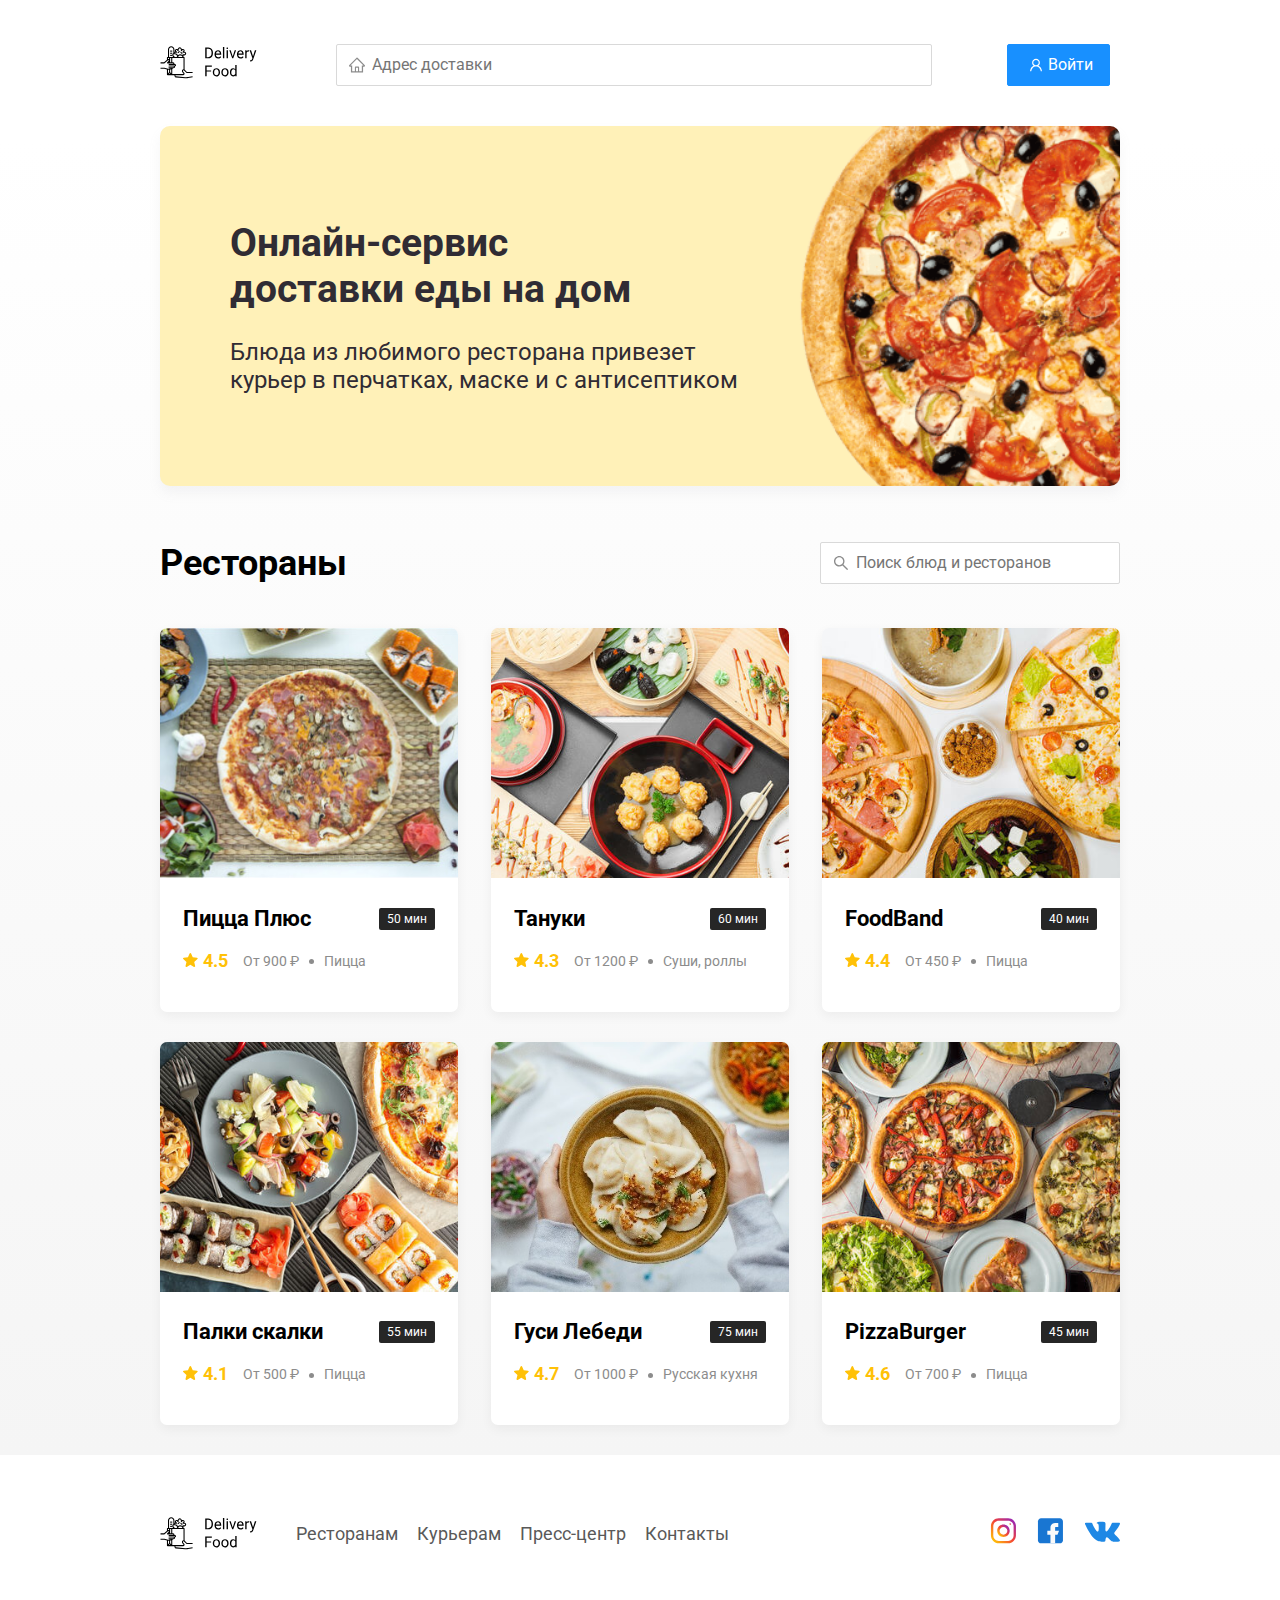
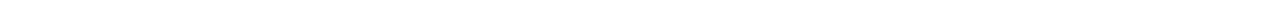
==== commit 4205deaa: "Added JSON parsing logick" ====
--- a/restaurant.html
+++ b/restaurant.html
@@ -13,6 +13,7 @@
     <!-- Scripts -->
     <!-- <script src="https://code.jquery.com/jquery-1.11.3.min.js" defer></script> -->
     <script src="js/auth.js" defer></script>
+    <script src="js/menu.js" defer></script>
   </head>
 
   <body>
@@ -51,194 +52,15 @@
       <div class="container">
         <section class="menu">
           <div class="section-heading">
-            <h2 class="section-title restaurant-title">Пицца Плюс</h2>
+            <h2 class="section-title restaurant-title">Ресторан</h2>
             <div class="card-info">
-              <div class="rating">4.5</div>
-              <div class="price">От 900 ₽</div>
-              <div class="category">Пицца</div>
+              <div class="rating">-</div>
+              <div class="price">От - ₽</div>
+              <div class="category">Кухня</div>
             </div>
             <!-- /.card-info -->
           </div>
-          <div class="cards cards-menu">
-            <div class="card">
-              <img
-                src="img/pizza-plus/pizza-vesuvius.jpg"
-                alt="image"
-                class="card-image"
-              />
-              <div class="card-text">
-                <div class="card-heading">
-                  <h3 class="card-title card-title-reg">Пицца Везувий</h3>
-                </div>
-                <!-- /.card-heading -->
-                <div class="card-info">
-                  <div class="ingredients">
-                    Соус томатный, сыр «Моцарелла», ветчина, пепперони, перец
-                    «Халапенье», соус «Тобаско», томаты.
-                  </div>
-                </div>
-                <!-- /.card-info -->
-                <div class="card-buttons">
-                  <button class="button button-primary button-add-cart">
-                    <span class="button-card-text">В корзину</span>
-                    <span class="button-cart-svg"></span>
-                  </button>
-                  <strong class="card-price-bold">545 ₽</strong>
-                </div>
-              </div>
-              <!-- /.card-text -->
-            </div>
-            <!-- /.card -->
-
-            <div class="card">
-              <img
-                src="img/pizza-plus/pizza-girls.jpg"
-                alt="image"
-                class="card-image"
-              />
-              <div class="card-text">
-                <div class="card-heading">
-                  <h3 class="card-title card-title-reg">Пицца Девичник</h3>
-                </div>
-                <!-- /.card-heading -->
-                <div class="card-info">
-                  <div class="ingredients">
-                    Соус томатный, постное тесто, нежирный сыр, кукуруза, лук,
-                    маслины, грибы, помидоры, болгарский перец.
-                  </div>
-                </div>
-                <!-- /.card-info -->
-                <div class="card-buttons">
-                  <button class="button button-primary button-add-cart">
-                    <span class="button-card-text">В корзину</span>
-                    <span class="button-cart-svg"></span>
-                  </button>
-                  <strong class="card-price-bold">450 ₽</strong>
-                </div>
-              </div>
-              <!-- /.card-text -->
-            </div>
-            <!-- /.card -->
-
-            <div class="card">
-              <img
-                src="img/pizza-plus/pizza-oleole.jpg"
-                alt="image"
-                class="card-image"
-              />
-              <div class="card-text">
-                <div class="card-heading">
-                  <h3 class="card-title card-title-reg">Пицца Оле-Оле</h3>
-                </div>
-                <!-- /.card-heading -->
-                <div class="card-info">
-                  <div class="ingredients">
-                    Соус томатный, сыр «Моцарелла», черри, маслины, зелень,
-                    майонез
-                  </div>
-                </div>
-                <!-- /.card-info -->
-                <div class="card-buttons">
-                  <button class="button button-primary button-add-cart">
-                    <span class="button-card-text">В корзину</span>
-                    <span class="button-cart-svg"></span>
-                  </button>
-                  <strong class="card-price-bold">440 ₽</strong>
-                </div>
-              </div>
-              <!-- /.card-text -->
-            </div>
-            <!-- /.card -->
-
-            <div class="card">
-              <img
-                src="img/pizza-plus/pizza-plus.jpg"
-                alt="image"
-                class="card-image"
-              />
-              <div class="card-text">
-                <div class="card-heading">
-                  <h3 class="card-title card-title-reg">Пицца Плюс</h3>
-                </div>
-                <!-- /.card-heading -->
-                <div class="card-info">
-                  <div class="ingredients">
-                    Соус томатный, сыр «Моцарелла», сыр «Чеддер», томаты,
-                    пепперони, телятина, грибы, бекон, болгарский перец.
-                  </div>
-                </div>
-                <!-- /.card-info -->
-                <div class="card-buttons">
-                  <button class="button button-primary button-add-cart">
-                    <span class="button-card-text">В корзину</span>
-                    <span class="button-cart-svg"></span>
-                  </button>
-                  <strong class="card-price-bold">805 ₽</strong>
-                </div>
-              </div>
-              <!-- /.card-text -->
-            </div>
-            <!-- /.card -->
-
-            <div class="card">
-              <img
-                src="img/pizza-plus/pizza-hawaiian.jpg"
-                alt="image"
-                class="card-image"
-              />
-              <div class="card-text">
-                <div class="card-heading">
-                  <h3 class="card-title card-title-reg">Пицца Гавайская</h3>
-                </div>
-                <!-- /.card-heading -->
-                <div class="card-info">
-                  <div class="ingredients">
-                    Соус томатный, сыр «Моцарелла», ветчина, ананасы
-                  </div>
-                </div>
-                <!-- /.card-info -->
-                <div class="card-buttons">
-                  <button class="button button-primary button-add-cart">
-                    <span class="button-card-text">В корзину</span>
-                    <span class="button-cart-svg"></span>
-                  </button>
-                  <strong class="card-price-bold">440 ₽</strong>
-                </div>
-              </div>
-              <!-- /.card-text -->
-            </div>
-            <!-- /.card -->
-
-            <div class="card">
-              <img
-                src="img/pizza-plus/pizza-classic.jpg"
-                alt="image"
-                class="card-image"
-              />
-              <div class="card-text">
-                <div class="card-heading">
-                  <h3 class="card-title card-title-reg">Пицца Классика</h3>
-                </div>
-                <!-- /.card-heading -->
-                <div class="card-info">
-                  <div class="ingredients">
-                    Соус томатный, сыр «Моцарелла», сыр «Пармезан», ветчина,
-                    салями, грибы.
-                  </div>
-                </div>
-                <!-- /.card-info -->
-                <div class="card-buttons">
-                  <button class="button button-primary button-add-cart">
-                    <span class="button-card-text">В корзину</span>
-                    <span class="button-cart-svg"></span>
-                  </button>
-                  <strong class="card-price-bold">510 ₽</strong>
-                </div>
-              </div>
-              <!-- /.card-text -->
-            </div>
-            <!-- /.card -->
-          </div>
+          <div class="cards cards-menu"></div>
           <!-- /.cards -->
         </section>
       </div>
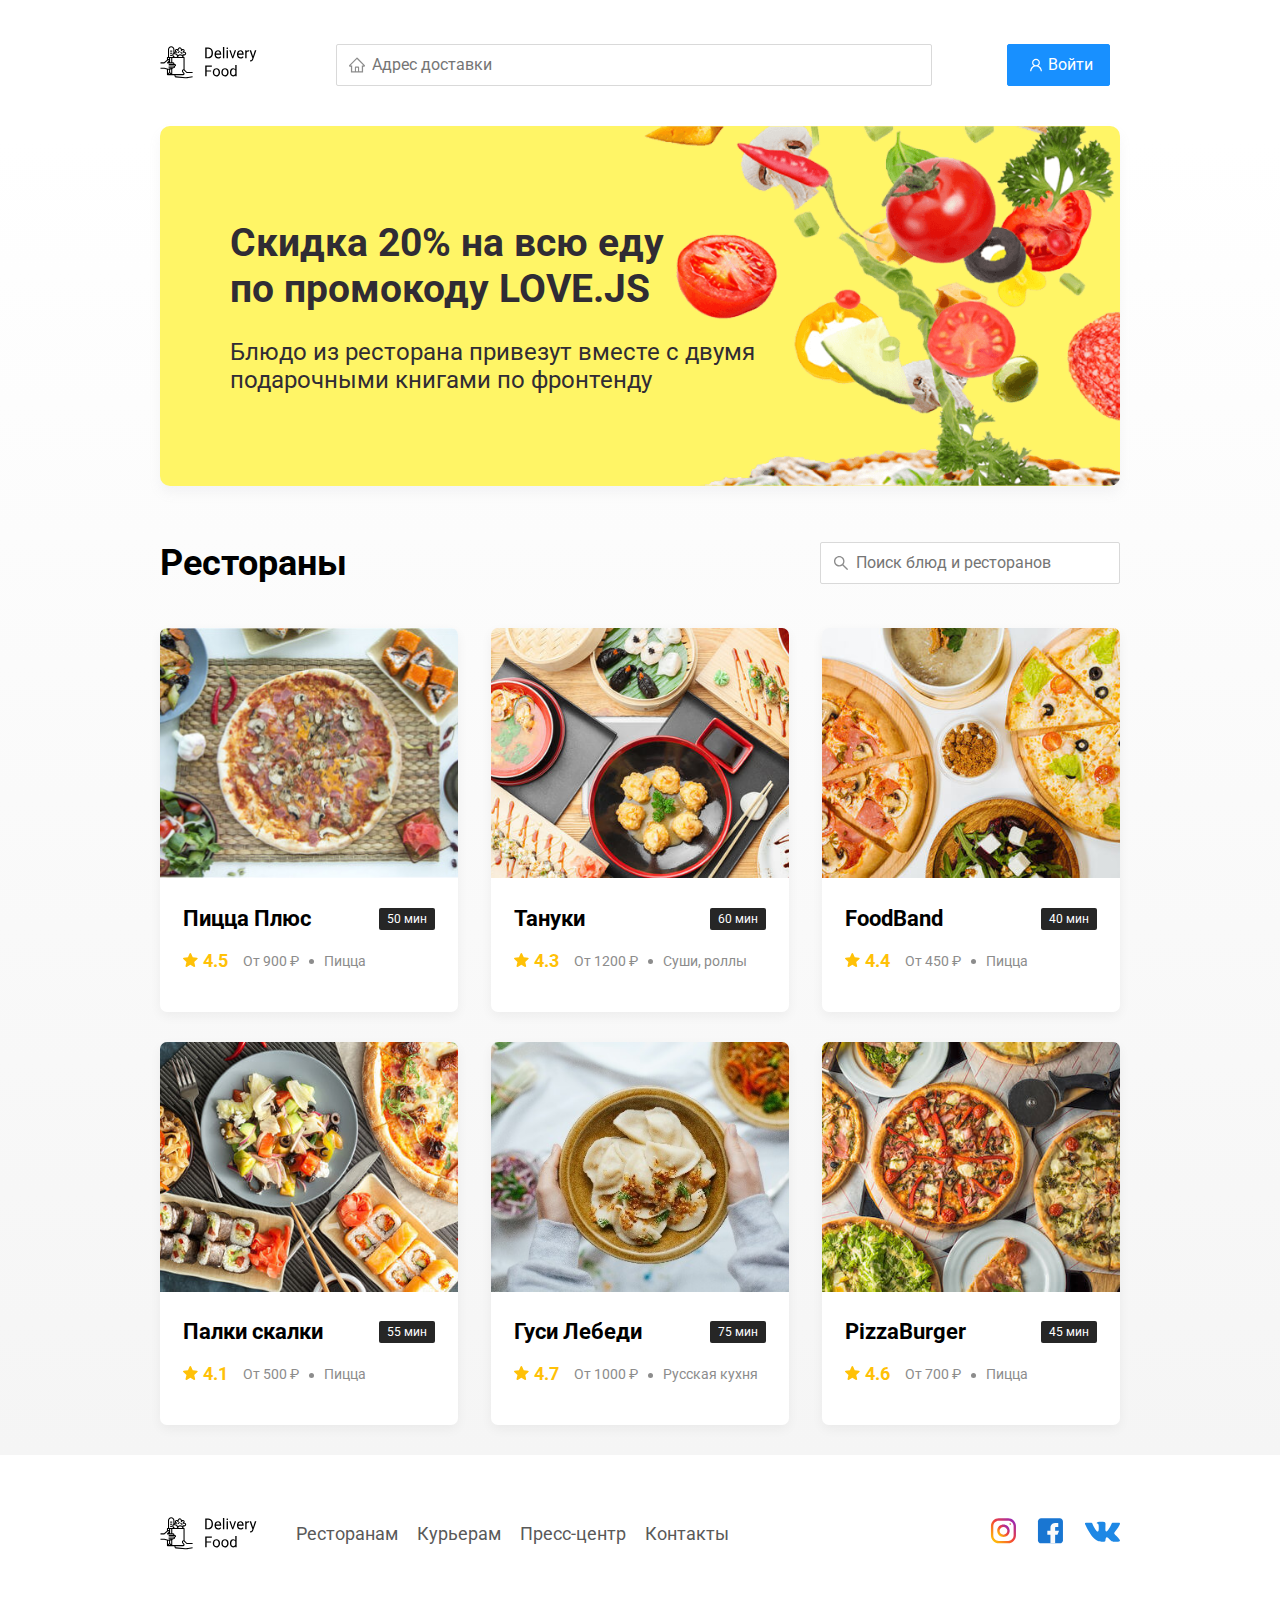
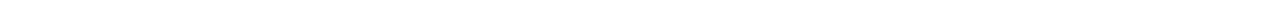
==== commit c2d9cd5e: "Need fix  in cart.js" ====
--- a/restaurant.html
+++ b/restaurant.html
@@ -3,7 +3,7 @@
   <head>
     <meta charset="UTF-8" />
     <meta name="viewport" content="width=device-width, initial-scale=1.0" />
-    <title>PizzaBurger — доставка еды на дом</title>
+    <title></title>
     <link
       href="https://fonts.googleapis.com/css?family=Roboto:400,700&display=swap&subset=cyrillic"
       rel="stylesheet"
@@ -14,6 +14,7 @@
     <!-- <script src="https://code.jquery.com/jquery-1.11.3.min.js" defer></script> -->
     <script src="js/auth.js" defer></script>
     <script src="js/menu.js" defer></script>
+    <script src="js/cart.js" defer></script>
   </head>
 
   <body>
